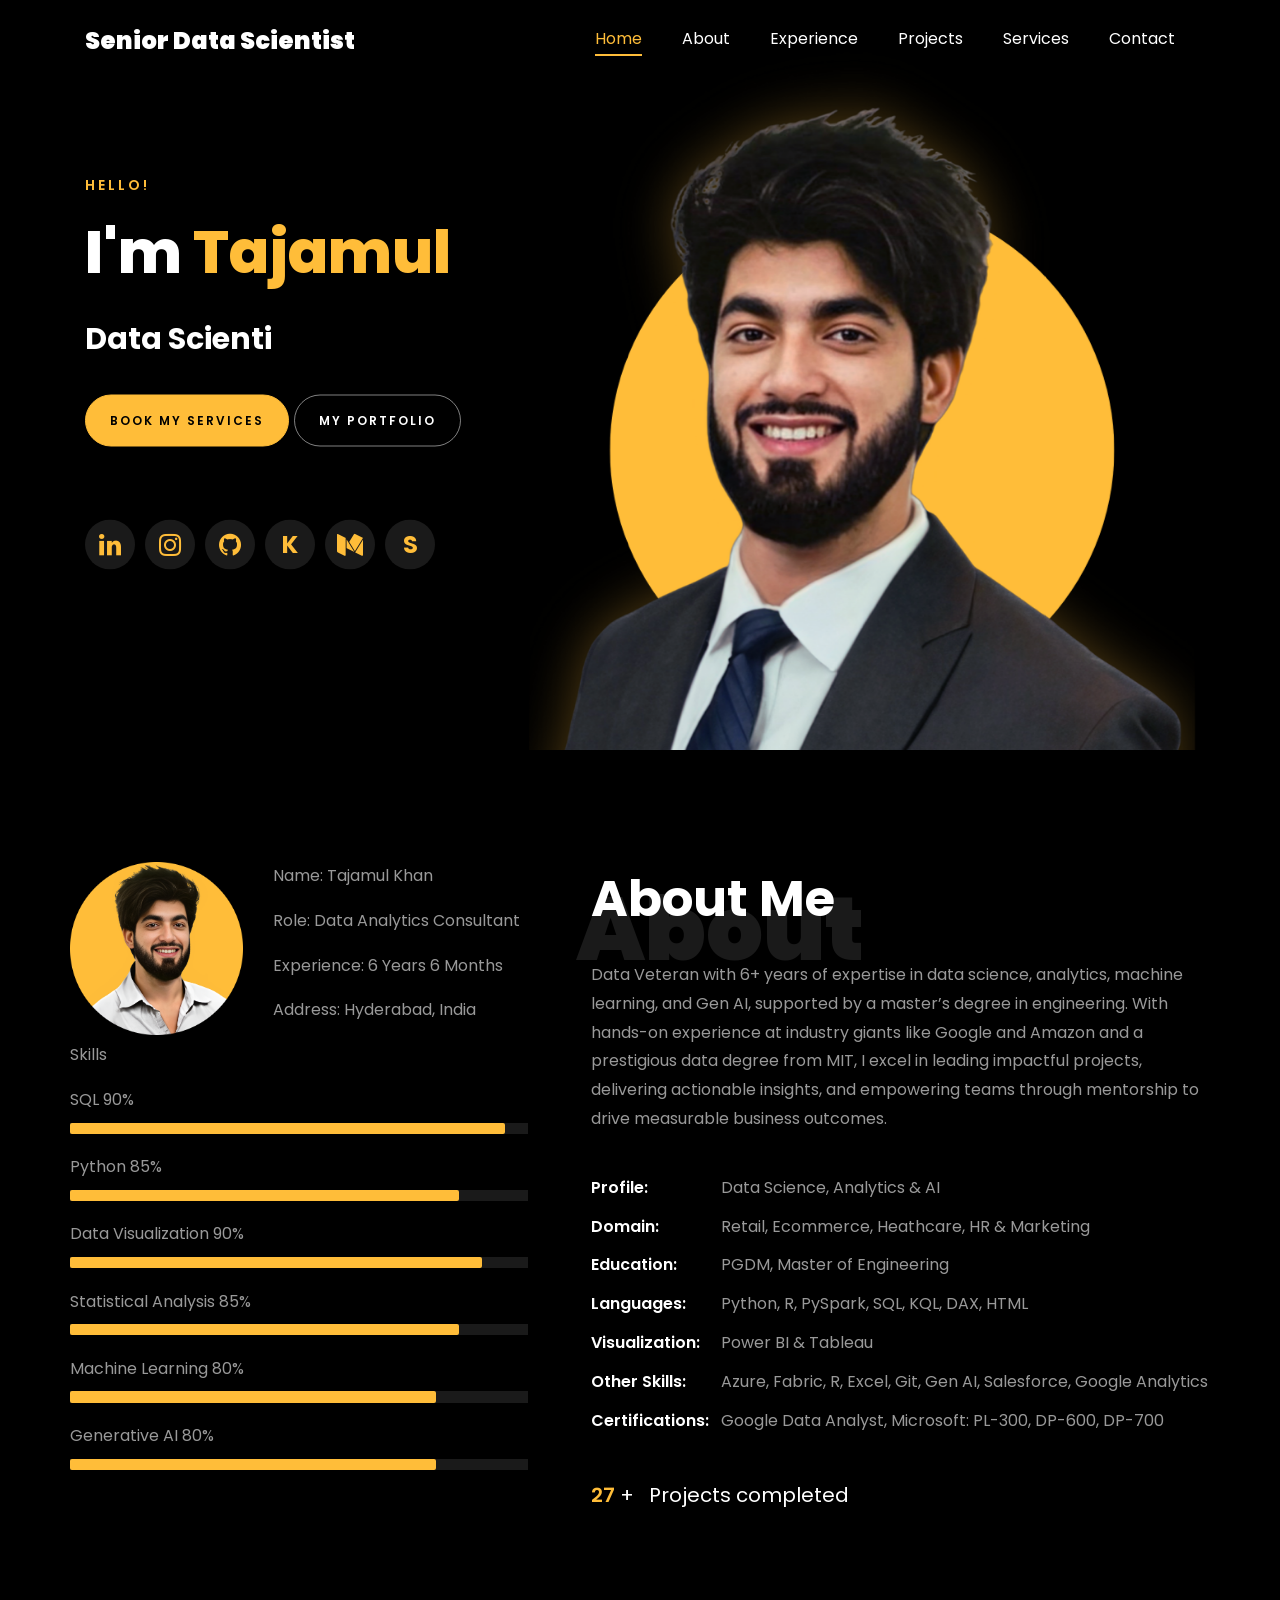
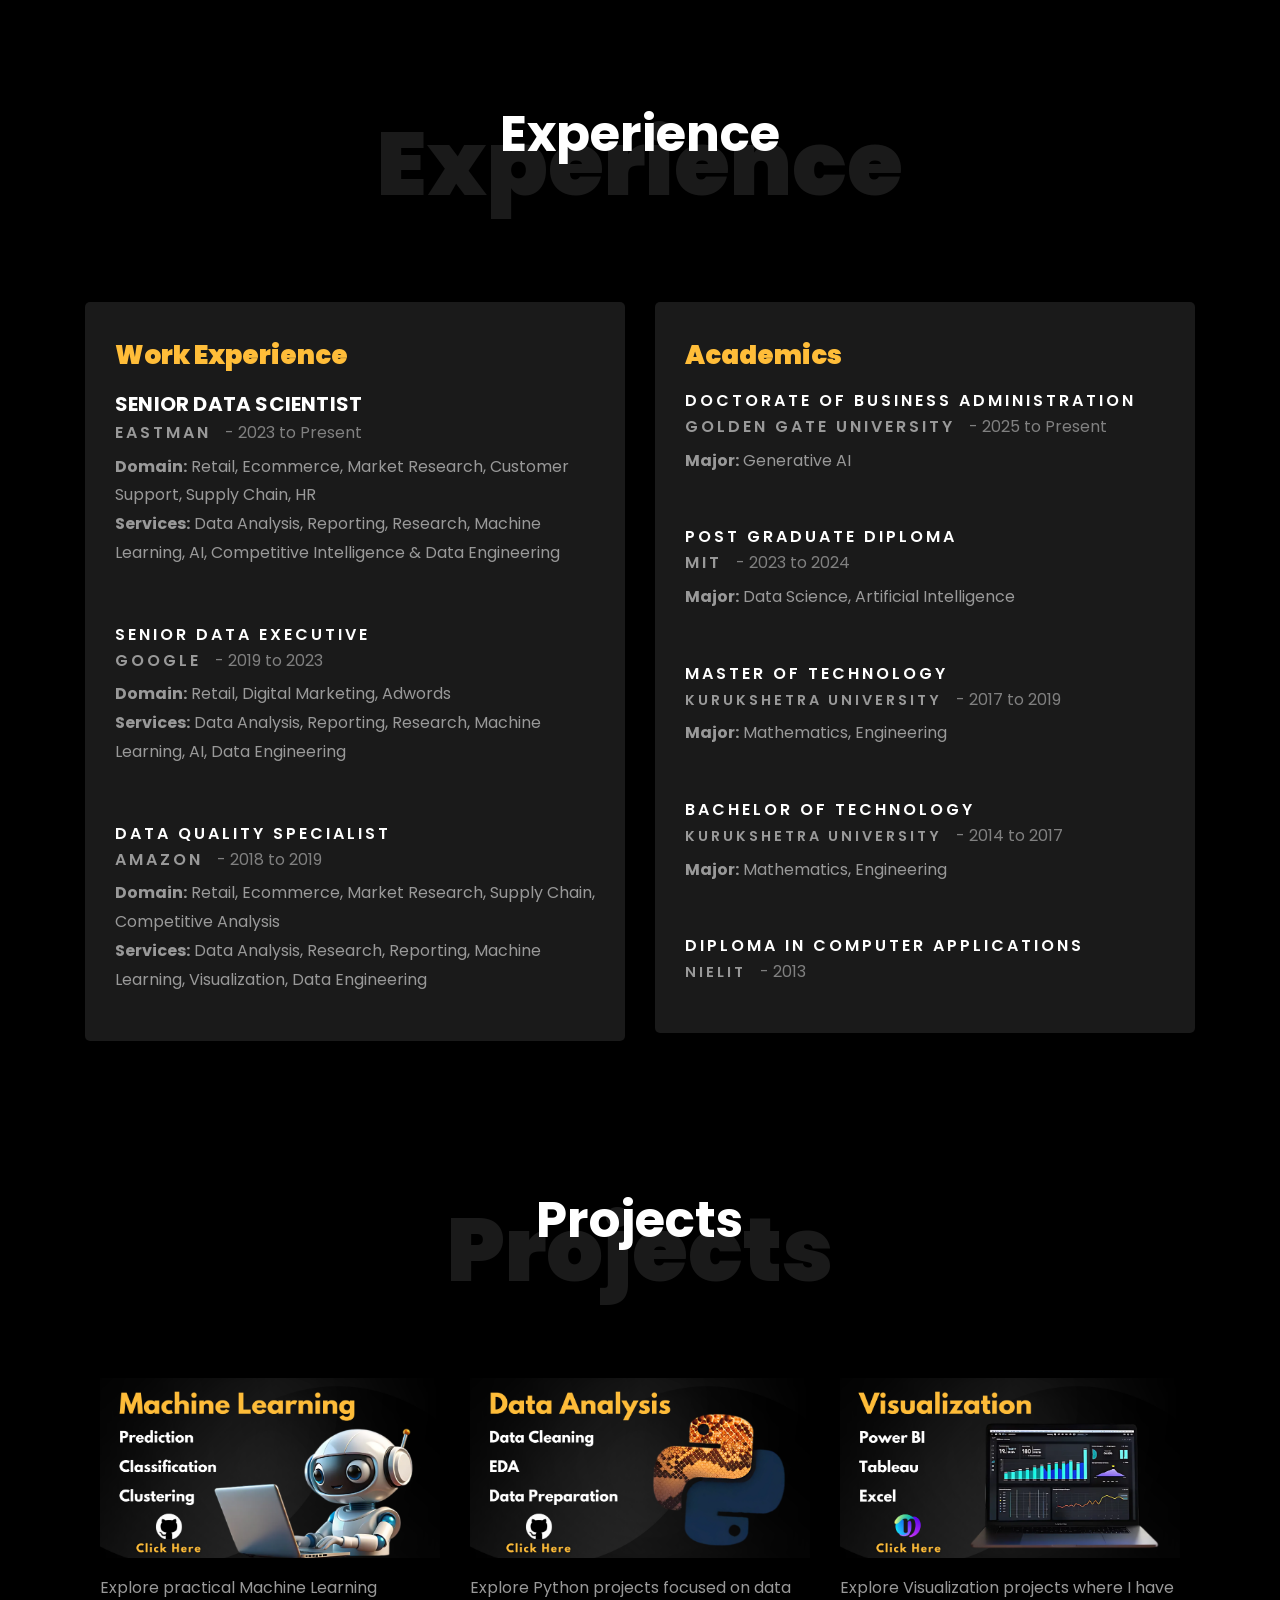
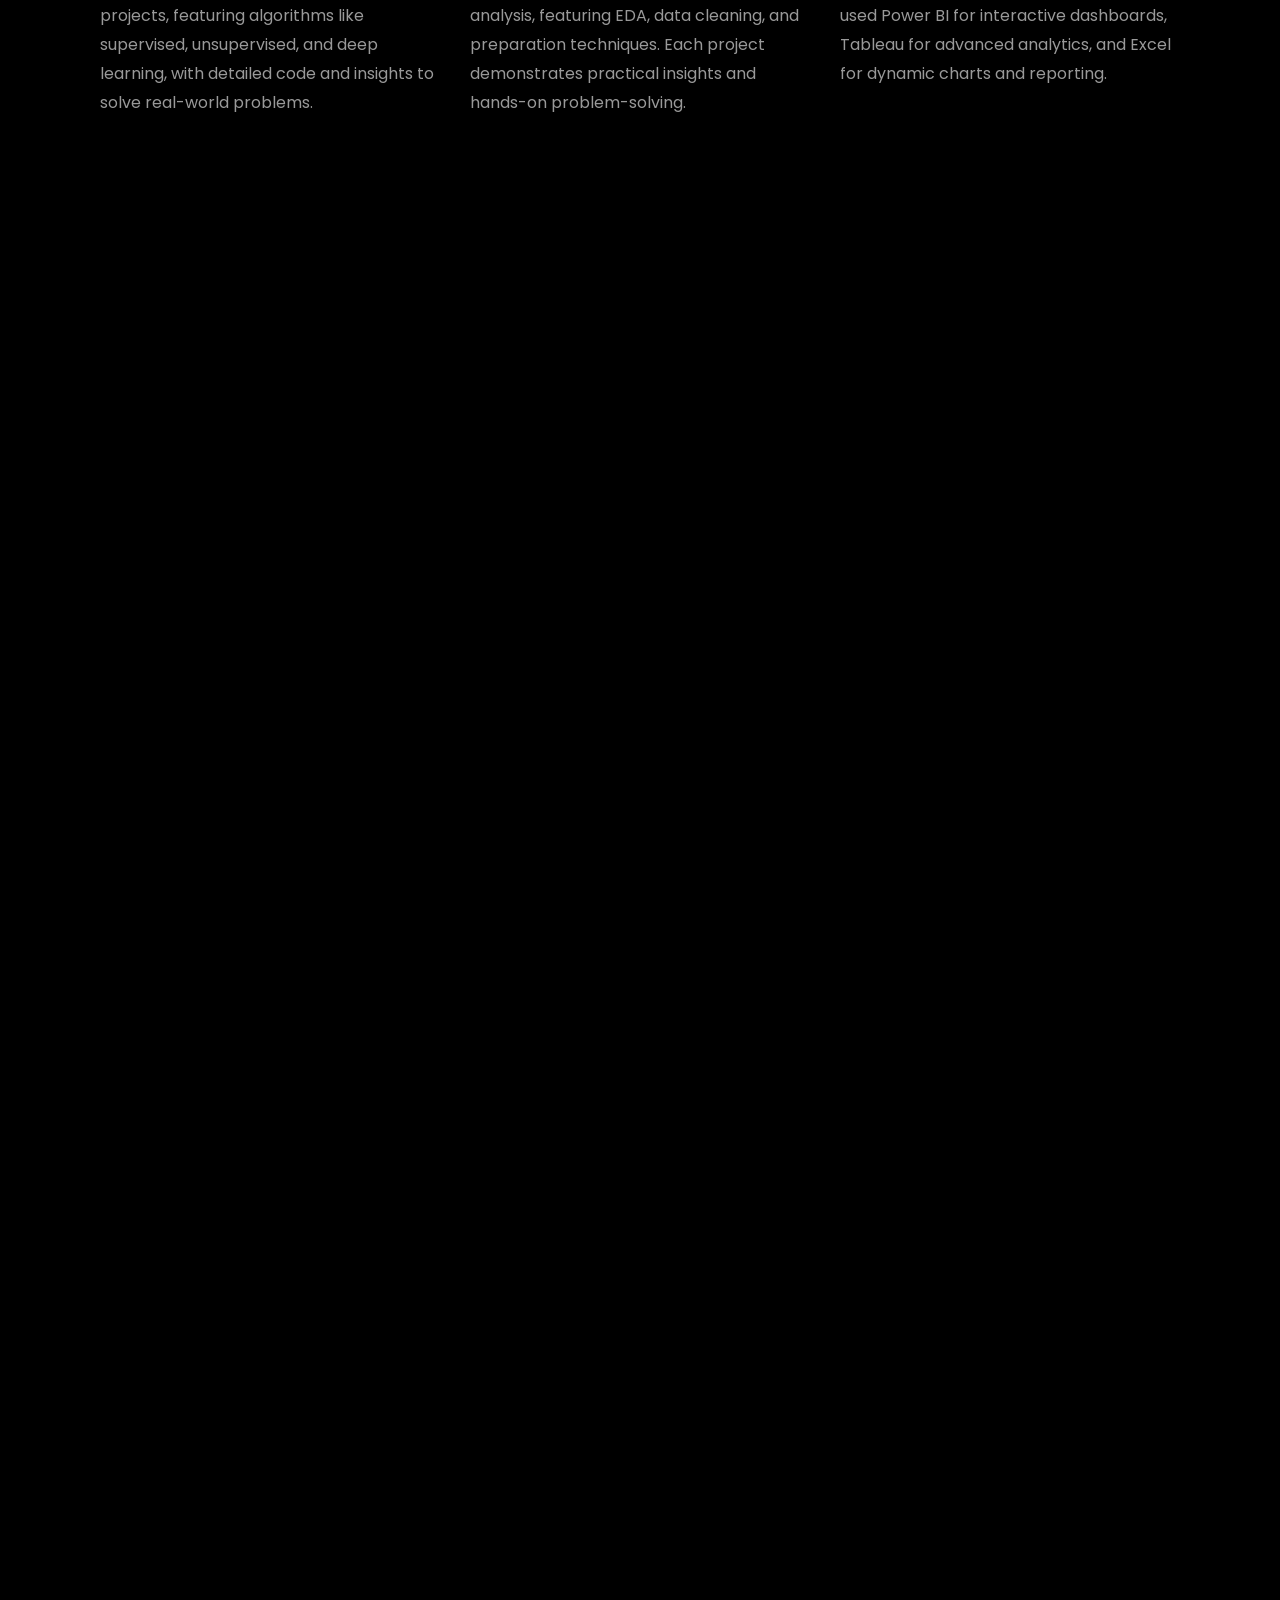
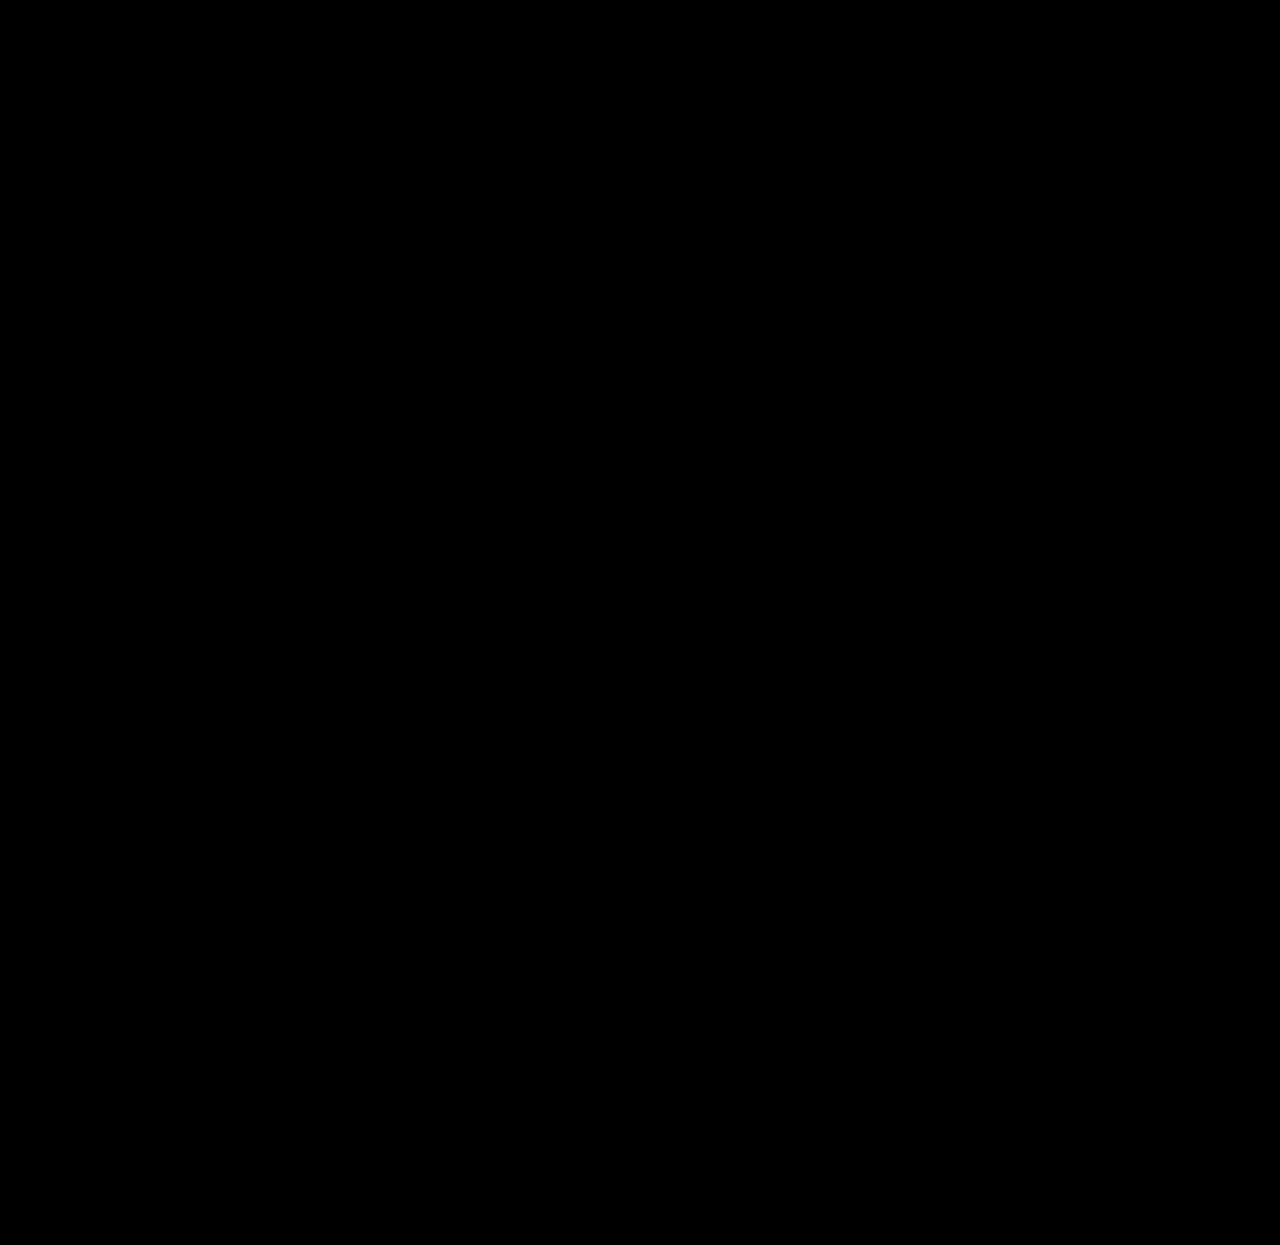
==== abc.html @ bdfccef8 "add" ====
<!DOCTYPE html>
<html lang="en">
  <head>
    <title>Tajamul Khan Portfolio</title>
    <meta charset="utf-8">
    <meta name="viewport" content="width=device-width, initial-scale=1, shrink-to-fit=no">
    
    <link href="https://fonts.googleapis.com/css?family=Poppins:100,200,300,400,500,600,700,800,900" rel="stylesheet">

    <link rel="stylesheet" href="css/open-iconic-bootstrap.min.css">
    <link rel="stylesheet" href="css/animate.css">
    
    <link rel="stylesheet" href="css/owl.carousel.min.css">
    <link rel="stylesheet" href="css/owl.theme.default.min.css">
    <link rel="stylesheet" href="css/magnific-popup.css">

    <link rel="stylesheet" href="css/aos.css">

    <link rel="stylesheet" href="css/ionicons.min.css">
    
    <link rel="stylesheet" href="css/flaticon.css">
    <link rel="stylesheet" href="css/icomoon.css">
    <link rel="stylesheet" href="css/style.css">



<style>

/*======================================
//--//-->   ABOUT
======================================*/

.about-mf .box-shadow-full {
  padding-top: 4rem;
  padding-bottom: 4rem;
}

.about-mf .about-img {
  margin-bottom: 2rem;
}

.about-mf .about-img img {
  margin-left: 10px;
}


.skill-mf .progress {
  /* background-color: #cde1f8; */
  margin: .5rem 0 1.2rem 0;
  border-radius: 0;
  height: .7rem;
}

.skill-mf .progress .progress-bar {
  height: .7rem;
  background-color: #ffbd39;
}


/* Animation styles */
#typing-animation {
  position: relative;
  font-size: 30px;
  font-weight: bold;
  color: rgb(255, 255, 255);
  overflow: hidden;
  white-space: nowrap;
  animation: typing 3s steps(20, end) infinite;
}

#typing-animation:before {
  content: "";
  /* position: absolute; */
  top: 0;
  left: 0;
  width: 0;
  height: 100%;
  background-color: #ccc;
  animation: typing-cursor 0.5s ease-in-out infinite;
}

@keyframes typing {
  from {
    width: 0;
  }
  to {
    width: 100%;
  }
}

@keyframes typing-cursor {
  from {
    width: 5px;
  }
  to {
    width: 0;
  }
}


/* project image zoom effect */

.zoom-effect {
  overflow: hidden;
  transition: transform 0.3s ease-out;
}

.zoom-effect:hover {
  transform: scale(1.1);
}


</style>


  </head>
  <body data-spy="scroll" data-target=".site-navbar-target" data-offset="300">
	  
	  
    <nav class="navbar navbar-expand-lg navbar-dark ftco_navbar ftco-navbar-light site-navbar-target" id="ftco-navbar">
	    <div class="container">
	      <a class="navbar-brand" href="index.html">Senior Data Scientist</a>
	      <button class="navbar-toggler js-fh5co-nav-toggle fh5co-nav-toggle" type="button" data-toggle="collapse" data-target="#ftco-nav" aria-controls="ftco-nav" aria-expanded="false" aria-label="Toggle navigation">
	        <span class="oi oi-menu"></span> Menu
	      </button>

	      <div class="collapse navbar-collapse" id="ftco-nav">
	        <ul class="navbar-nav nav ml-auto">
	          <li class="nav-item"><a href="#home-section" class="nav-link"><span>Home</span></a></li>
	          <li class="nav-item"><a href="#about-section" class="nav-link"><span>About</span></a></li>
	          <li class="nav-item"><a href="#resume-section" class="nav-link"><span>Experience</span></a></li>
	          <li class="nav-item"><a href="#project-section" class="nav-link"><span>Projects</span></a></li>
			  <li class="nav-item"><a href="#service-section" class="nav-link"><span>Services</span></a></li>
	          <li class="nav-item"><a href="#contact-section" class="nav-link"><span>Contact</span></a></li>
	        </ul>
	      </div>
	    </div>
	  </nav>
	  <section id="home-section" class="hero">
		  <div class="home-slider  owl-carousel">
	       <div class="slider-item ">
	      	<div class="overlay"></div>
	         <div class="container">
	          <div class="row d-md-flex no-gutters slider-text align-items-end justify-content-end" data-scrollax-parent="true">
	          	<div class="one-third js-fullheight order-md-last img" style="background-image:url(images/bg_1.png);">
	          	 <div class="overlay"></div>
	          	</div>
		          <div class="one-forth d-flex  align-items-center ftco-animate" data-scrollax=" properties: { translateY: '70%' }">
		          	<div class="text">
		          		<span class="subheading">Hello!</span>
			            <h1 class="mb-4 mt-3">I'm <span>Tajamul</span></h1>

						<!-- Element to contain animated typing -->
						<span id="typing-animation"></span>

						<script>

						// Initialize the typing animation
						const typingAnimationElement = document.getElementById('typing-animation');

						// Create an array of typing text
						const typingTexts = [
						'Data Scientist  ',
						'ML Engineer  ',
						'AI Engineer  '
						];

						// Create a function to display the typing animation for a given text
						function playTypingAnimation(text) {
						// Loop through each character and add it to the element
						for (let i = 0; i < text.length; i++) {
							setTimeout(() => {
							typingAnimationElement.textContent += text[i];
							}, i * 200); // Increase the delay to slow down the typing animation
						}

						// Once the animation is complete, reset the text and start over
						setTimeout(() => {
							typingAnimationElement.textContent = '';
							playTypingAnimation(typingTexts[(typingTexts.indexOf(text) + 1) % typingTexts.length]);
						}, text.length * 200);
						}

						// Start the typing animation loop
						playTypingAnimation(typingTexts[0]);

						</script>

						<br>
						<br>
			            <!-- <h3>Advanced Data Scientist</h3> -->
						<!-- <h2 class="d-flex" style="margin-bottom: 0">With over 5 years of experience</h2> -->
						<!-- <br> -->
			            <p><a href="https://topmate.io/tajamulkhan" class="btn btn-primary py-3 px-4">Book my Services</a> 
							<a href="https://tajamul.dev.voyage" class="btn btn-white btn-outline-white py-3 px-4">My Portfolio</a></p>


							<div style="display: inline-block;">
								<br>
								<br>
								<ul class="ftco-footer-social list-unstyled d-flex justify-content-center align-items-center mb-0">
								<li class="ftco-animate"><a href="https://www.linkedin.com/in/tajamulkhann/"><span class="icon-linkedin"></span></a></li>
								<li class="ftco-animate"><a href="https://www.instagram.com/tajamulkhannn/"><span class="icon-instagram"></span></a></li>
								<li class="ftco-animate"><a href="https://github.com/tajamulkhann"><span class="icon-github"></span></a></li>
								<li class="ftco-animate"><a href="https://www.kaggle.com/tajamulkhan" title="Kaggle"><span style="font-weight:bold; font-size:1.5rem; color:#FFBD39;">K</span></a></li>
								<li class="ftco-animate"><a href="https://medium.com/@tajamulkhan"><span class="icon-medium"></span></a></li>
								<li class="ftco-animate"><a href="https://substack.com/@tajamulkhan" title="Substack"><span style="font-weight:bold; font-size:1.5rem; color:#FFBD39;">S</span></a></li>
									</a>
								   </li>
								</ul>
							</div>
						</div>	
		            </div>
		        </div>
	        </div>
	    </div>
	</div>
</div>

<!-- About Section Begins Here  -->

    <section class="ftco-about img ftco-section ftco-no-pb" id="about-section">
    	<div class="container">
			<div class="row">
				<div class="row d-flex align-items-stretch">
				<!-- <div class="row d-flex"> -->
					<div class="col-md-6 col-lg-5 d-flex">
						<div class="img-about img d-flex align-items-stretch">
							<div class="overlay">
								<div class="row">
									<div class="col-sm-6 col-md-5">
									  <div class="about-img">
										<img src="images/about-me.png" class="img-fluid rounded b-shadow-a" alt="">
									  </div>
									</div>
									<!-- Details next to profile image -->
									<div class="col-sm-6 col-md-7">
									  <div class="about-info">
										<p><span class="title-s">Name: </span> <span>Tajamul Khan</span></p>
										<p><span class="title-s">Role: </span> <span>Data Analytics Consultant</span></p>
										<p><span class="title-s">Experience: </span> <span>6 Years 6 Months</span></p>
										<p><span class="title-s">Address: </span> <span>Hyderabad, India</span></p>
									  </div>
									</div>
								  </div>

								<div class="skill-mf">
									<p class="title-s">Skills</p>
									<span>SQL</span> <span class="pull-right">90%</span>
									<div class="progress">
										<div class="progress-bar" role="progressbar" style="width: 95%;" aria-valuenow="95" aria-valuemin="0"
											aria-valuemax="100"></div>
									</div>
									
									<span>Python</span> <span class="pull-right">85%</span>
									<div class="progress">
										<div class="progress-bar" role="progressbar" style="width: 85%" aria-valuenow="85" aria-valuemin="0"
											aria-valuemax="100"></div>
									</div>
									
									<span>Data Visualization</span> <span class="pull-right">90%</span>
									<div class="progress">
										<div class="progress-bar" role="progressbar" style="width: 90%" aria-valuenow="90" aria-valuemin="0"
											aria-valuemax="100"></div>
									</div>
									
									<span>Statistical Analysis</span> <span class="pull-right">85%</span>
									<div class="progress">
										<div class="progress-bar" role="progressbar" style="width: 85%" aria-valuenow="85" aria-valuemin="0"
											aria-valuemax="100"></div>
									</div>
									
									<span>Machine Learning</span> <span class="pull-right">80%</span>
									<div class="progress">
										<div class="progress-bar" role="progressbar" style="width: 80%" aria-valuenow="80" aria-valuemin="0"
											aria-valuemax="100"></div>
									</div>

									<span>Generative AI</span> <span class="pull-right">80%</span>
									<div class="progress">
										<div class="progress-bar" role="progressbar" style="width: 80%" aria-valuenow="70" aria-valuemin="0"
											aria-valuemax="100"></div>
									</div>
								</div>
							</div>
						</div>
					</div>
					
					<div class="col-md-6 col-lg-7 pl-lg-5 pb-5">
						<div class="row justify-content-start pb-3">
							<div class="col-md-12 heading-section ftco-animate">
								
								<h1 class="big">About</h1>
								<h2 class="mb-4">About Me</h2>
								
								<p>Data Veteran with 6+ years of expertise in data science, analytics, machine learning, and Gen AI, supported by a master’s degree in engineering. 
									With hands-on experience at industry giants like Google and Amazon and a prestigious data degree from MIT, I excel in leading impactful projects, delivering actionable insights, 
									and empowering teams through mentorship to drive measurable business outcomes.</p>
								<ul class="about-info mt-4 px-md-0 px-2">
									<li class="d-flex"><span>Profile:</span> <span>Data Science, Analytics &amp; AI</span></li>
									<li class="d-flex"><span>Domain:</span> <span>Retail, Ecommerce, Heathcare, HR &amp; Marketing</span></li>
									<li class="d-flex"><span>Education:</span> <span>PGDM, Master of Engineering</span></li>
									<li class="d-flex"><span>Languages:</span> <span>Python, R, PySpark, SQL, KQL, DAX, HTML</span></li>
									<li class="d-flex"><span>Visualization:</span> <span>Power BI &amp; Tableau</span></li>
									<li class="d-flex"><span>Other Skills:</span> <span>Azure, Fabric, R, Excel, Git, Gen AI, Salesforce, Google Analytics</span></li>
									<li class="d-flex"><span>Certifications:</span> <span>Google Data Analyst, Microsoft: PL-300, DP-600, DP-700</span></li>		
								</ul>
							</div>
						</div>
						<div class="counter-wrap ftco-animate d-flex mt-md-3">
							<div class="text">
								<p class="mb-4">
									<span class="number" data-number="100">0</span> <span>+</span>
									<span>&nbsp; Projects completed</span>
								</p>
								</div>
							</div>
						</div>
					</div>

<!-- Work Experience Section Begins Here  -->
	<section class="ftco-section ftco-no-pb" id="resume-section">
		<div class="container">
			<div class="row justify-content-center pb-5">
		  <div class="col-md-10 heading-section text-center ftco-animate">
			<h1 class="big big-2">Experience</h1>
			<h2 class="mb-4">Experience</h2>
			<!-- <p>Seasoned Senior Data Analyst with 5+ years of experience driving business strategies through data-driven insights. Proven expertise in data science, statistical analysis, machine learning algorithms, and project management.</p> -->
		  </div>
		</div>
		<br>
		<br>

        <!-- Content Section -->
        <div class="row">
            <!-- Work Experience Column -->
            <div class="col-md-6">
                <div class="resume-wrap ftco-animate">
                    <span class="date">Work Experience</span>
                    
                    <!-- Current Experience -->
                    <div style="margin-top: 10px;">
                        <h3 class="position" style="font-size: 1.25em; margin: 0; font-weight: 700; letter-spacing: 0.2px;">Senior Data Scientist</h3>
                        <span class="position" style="font-size: 1em;">Eastman</span>
						<span style="font-size: 1em; color: grey; margin-left: 10px;">- 2023 to Present</span>
                        <p style="margin-top: 5px;">
                            <strong>Domain:</strong> Retail, Ecommerce, Market Research, Customer Support, Supply Chain, HR<br>
                            <strong>Services:</strong> Data Analysis, Reporting, Research, Machine Learning, AI, Competitive Intelligence & Data Engineering
                        </p>
                    </div>
                    <br>

                    <!-- Second Last Experience -->
                    <div style="margin-top: 10px;">
                        <h3 class="position" style="font-size: 1em; margin: 0;">Senior Data Executive</h3>
						<span class="position" style="font-size: 1em;">Google</span>
                        <span style="font-size: 1em; color: grey; margin-left: 10px;">- 2019 to 2023</span>
                        <p style="margin-top: 5px;">
                            <strong>Domain:</strong> Retail, Digital Marketing, Adwords<br>
                            <strong>Services:</strong> Data Analysis, Reporting, Research, Machine Learning, AI, Data Engineering
                        </p>
                    </div>
                    <br>

                    <!-- Last Experience -->
                    <div style="margin-top: 10px;">
                        <h3 class="position" style="font-size: 1em; margin: 0;">Data Quality Specialist</h3>
                        <span class="position" style="font-size: 1em;">Amazon</span>
						<span style="font-size: 1em; color: grey; margin-left: 10px;">- 2018 to 2019</span>
                        <p style="margin-top: 5px;">
                            <strong>Domain:</strong> Retail, Ecommerce, Market Research, Supply Chain, Competitive Analysis<br>
                            <strong>Services:</strong> Data Analysis, Research, Reporting, Machine Learning, Visualization, Data Engineering
                        </p>
                    </div>
                </div>
            </div>

            <!-- Education Column -->
            <div class="col-md-6">
                <div class="resume-wrap ftco-animate">
                    <span class="date">Academics</span>

                    <!-- Recent Education -->
					 <div style="margin-top: 10px;">
                        <h3 class="position" style="font-size: 1em; margin: 0;">Doctorate of Business Administration</h3>
                        <span class="position" style="font-size: 1em;">Golden Gate University</span>
						<span style="font-size: 1em; color: grey; margin-left: 10px;">- 2025 to Present</span>
                        <br>
						<p style="margin-top: 5px;">
                            <strong>Major:</strong> Generative AI
                        </p>
					</div>
                    <br>
                    <div style="margin-top: 5px;">
                        <h3 class="position" style="font-size: 1em; margin: 0;">Post Graduate Diploma</h3>
                        <span class="position" style="font-size: 1em;">MIT</span>
						<span style="font-size: 1em; color: grey; margin-left: 10px;">- 2023 to 2024</span>
                        <br>
                        
                        <p style="margin-top: 5px;">
                            <strong>Major:</strong> Data Science, Artificial Intelligence
                        </p>
                    </div>
                    <br>

                    <!-- Second Education -->
                    <div style="margin-top: 5px;">
                        <h3 class="position" style="font-size: 1em; margin: 0;">Master of Technology</h3>
						<span class="position" style="font-size: 0.9em;">Kurukshetra University</span>
                        <span style="font-size: 1em; color: grey; margin-left: 10px;">- 2017 to 2019</span>
						
                        <p style="margin-top: 5px;">
                            <strong>Major:</strong> Mathematics, Engineering
                        </p>
                    </div>
                    <br>

                    <!-- Third Education -->
                    <div style="margin-top: 5px;">
                        <h3 class="position" style="font-size: 1em; margin: 0;">Bachelor of Technology</h3>
						<span class="position" style="font-size: 0.9em;">Kurukshetra University</span>
                        <span style="font-size: 1em; color: grey; margin-left: 10px;">- 2014 to 2017</span>
                        <br>

                        <p style="margin-top: 5px;">
                            <strong>Major:</strong> Mathematics, Engineering
                        </p>
                    </div>
                    <br>

                    <!-- Fourth Education -->
                    <div style="margin-top: 5px;">
                        <h3 class="position" style="font-size: 1em; margin: 0;">Diploma in Computer Applications</h3>
						<span class="position" style="font-size: 0.9em;">NIELIT</span>
                        <span style="font-size: 1em; color: grey; margin-left: 10px;">- 2013</span>
                        </p>
                    </div>
                </div>
            </div>
        </div>

    <!-- Projects Section -->
    <section class="ftco-section" id="project-section">
      <div class="container">
        <div class="row justify-content-center mb-5 pb-5">
          <div class="col-md-7 heading-section text-center ftco-animate">
            <h1 class="big big-2">Projects</h1>
            <h2 class="mb-4">Projects</h2>
          </div>
        </div>
        <div class="row d-flex">
          <div class="col-md-4 d-flex ftco-animate">
          	<div class="blog-entry justify-content-end">
              <a href="https://github.com/tajamulk/Machine-Learning-Projects" class="block-20 zoom-effect" style="background-image: url('images/proj_1.png');">
              </a>
              <div class="text mt-3 float-right d-block">
                <p>Explore practical Machine Learning projects, featuring algorithms like supervised, unsupervised, and deep learning, with detailed code and insights to solve real-world problems.</p>
              </div>
            </div>
          </div>
          <div class="col-md-4 d-flex ftco-animate">
          	<div class="blog-entry justify-content-end">
              <a href="https://github.com/tajamulk/EDA-Using-Python" class="block-20 zoom-effect" style="background-image: url('images/proj_2.png');">
              </a>
              <div class="text mt-3 float-right d-block">
                <p>Explore Python projects focused on data analysis, featuring EDA, data cleaning, and preparation techniques. Each project demonstrates practical insights and hands-on problem-solving.</p>
              </div>
            </div>
          </div>
          <div class="col-md-4 d-flex ftco-animate">
          	<div class="blog-entry">
              <a href="https://www.novypro.com/profile_about/tajamulkhan" class="block-20 zoom-effect" style="background-image: url('images/proj_3.png');">
              </a>
              <div class="text mt-3 float-right d-block">
                <p>Explore Visualization projects where I have used Power BI for interactive dashboards, Tableau for advanced analytics, and Excel for dynamic charts and reporting.</p>
              </div>
            </div>
          </div>
        </div>
	<br>
		<!-- added justify-content-center to center align the last two projects -->
		<div class="row d-flex justify-content-center">  
			<div class="col-md-4 d-flex ftco-animate">
				<div class="blog-entry justify-content-end">
				<a href="https://github.com/tajamulk/Generative-AI" class="block-20 zoom-effect" style="background-image: url('images/proj_4.png');">
				</a>
				<div class="text mt-3 float-right d-block">
				  <p>Explore Generative AI projects where I have implemented Retrieval-Augmented Generation (RAG), Text-Based Generative Models (TBGM), and Hierarchical Generative Models (HGM) to create innovative AI-driven solutions.</p>
				</div>
			  </div>
			</div>
			<div class="col-md-4 d-flex ftco-animate">
				<div class="blog-entry justify-content-end">
				<a href="https://github.com/tajamulk/Statistical-Analysis-Using-Python" class="block-20 zoom-effect" style="background-image: url('images/proj_5.png');">
				</a>
				<div class="text mt-3 float-right d-block">
				  <p>Explore Statistical analysis projects where I have used descriptive statistics, inferential methods, hypothesis testing, and A/B testing to drive data-driven decisions and optimize outcomes.</p>
				</div>
			  </div>
			</div>
			<div class="col-md-4 d-flex ftco-animate">
				<div class="blog-entry justify-content-end">
				<a href="https://github.com/tajamulk/Time-Series-Analysis-Using-Python" class="block-20 zoom-effect" style="background-image: url('images/proj_6.png');">
				</a>
				<div class="text mt-3 float-right d-block">
				  <p>Explore Time Series analysis projects where I have applied techniques like forecasting, trend analysis, and seasonal decomposition to analyze and predict patterns in time-dependent data.</p>
				</div>
			  </div>
			</div>
	  	</div>

	 <!-- Service Section -->
	 <section class="ftco-section" id="service-section">
		<div class="container">
		  <div class="row justify-content-center mb-5 pb-5">
			<div class="col-md-7 heading-section text-center ftco-animate">
			  <h1 class="big big-2">Services</h1>
			  <h2 class="mb-4">Services</h2>
			</div>
		  </div>
		  <div class="row d-flex">
			<div class="col-md-4 d-flex ftco-animate">
				<div class="blog-entry justify-content-end">
				<a href="https://www.preplaced.in/profile/tajamul-khan-21" class="block-20 zoom-effect" style="background-image: url('images/proj_7.png');">
				</a>
				<div class="text mt-3 float-right d-block">
				  <p>As a star mentor on Preplaced, I guide aspiring data professionals through interview preparation, skill development, and real-world problem-solving, helping them excel in data science and analytics careers.</p>
				</div>
			  </div>
			</div>
			<div class="col-md-4 d-flex ftco-animate">
				<div class="blog-entry justify-content-end">
				<a href="https://topmate.io/tajamulkhan" class="block-20 zoom-effect" style="background-image: url('images/proj_8.png');">
				</a>
				<div class="text mt-3 float-right d-block">
				  <p>As a top 1% mentor on Topmate, I offer personalized roadmaps, doubt sessions, mock interviews, and career guidance to help professionals advance in their data science and analytics careers.</p>
				</div>
			  </div>
			</div>
			<div class="col-md-4 d-flex ftco-animate">
				<div class="blog-entry">
				<a href="https://whatsapp.com/channel/0029VaYs05jJkK7JKCesw42f" class="block-20 zoom-effect" style="background-image: url('images/proj_9.png');">
				</a>
				<div class="text mt-3 float-right d-block">
				  <p>Explore my data science eBooks, where I have authored comprehensive guides on Machine Learning, Excel, Power BI, Python, SQL, and Statistics to enhance your skills and advance your career.</p>
				</div>
			  </div>
			</div>
		  </div>
	  <br>
		  <!-- added justify-content-center to center align the last two projects -->
		  <div class="row d-flex justify-content-center">  
			  <div class="col-md-4 d-flex ftco-animate">
				  <div class="blog-entry justify-content-end">
				  <a href="https://medium.com/@tajamulkhan" class="block-20 zoom-effect" style="background-image: url('images/proj_10.png');">
				  </a>
				  <div class="text mt-3 float-right d-block">
					<p>Check out my data science blogs, where I share job hunting tips, interview materials, industry projects, career roadmaps, and valuable resources to help you succeed in the field.</p>
				  </div>
				</div>
			  </div>
			  <div class="col-md-4 d-flex ftco-animate">
				  <div class="blog-entry justify-content-end">
				  <a href="https://www.youtube.com/" class="block-20 zoom-effect" style="background-image: url('images/proj_11.png');">
				  </a>
				  <div class="text mt-3 float-right d-block">
					<p>Visit my YouTube channel for free access to trending projects, courses, resources, job opportunities, and expert career guidance, along with interview tips and tricks to help you succeed in data science.</p>
				  </div>
				</div>
			  </div>
			  <div class="col-md-4 d-flex ftco-animate">
				  <div class="blog-entry justify-content-end">
				  <a href="https://substack.com/@tajamulkhan" class="block-20 zoom-effect" style="background-image: url('images/proj_12.png');">
				  </a>
				  <div class="text mt-3 float-right d-block">
					<p>Subscribe to my newsletter for career and job updates, in-depth data science concepts, project ideas, and curated learning resources to stay ahead in the field.</p>
				  </div>
				</div>
			  </div>
		   </div>
		</div>

<section class="ftco-section contact-section ftco-no-pb" id="contact-section">
  <div class="container">
    <div class="row justify-content-center mb-5 pb-3">
      <div class="col-md-7 heading-section text-center ftco-animate">
        <h1 class="big big-2">Contact</h1>
        <h2 class="mb-4">Contact</h2>
      </div>
    </div>

    <div class="row d-flex contact-info mb-5">
      <!-- Phone -->
      <div class="col-md-6 col-lg-3 d-flex ftco-animate">
        <div class="align-self-stretch box p-4 text-center">
          <div class="icon d-flex align-items-center justify-content-center">
            <span class="icon-phone2"></span>
          </div>
          <h3 class="mb-4">Phone</h3>
          <p><a href="tel://7006542939">+91 7006542939</a></p>
        </div>
      </div>

      <!-- Email -->
      <div class="col-md-6 col-lg-3 d-flex ftco-animate">
        <div class="align-self-stretch box p-4 text-center">
          <div class="icon d-flex align-items-center justify-content-center">
            <span class="icon-paper-plane"></span>
          </div>
          <h3 class="mb-4">Email</h3>
          <p><a href="mailto:tajamulk@gmail.com">tajamulk@gmail.com</a></p>
        </div>
      </div>

      <!-- Portfolio -->
      <div class="col-md-6 col-lg-3 d-flex ftco-animate">
        <div class="align-self-stretch box p-4 text-center">
          <div class="icon d-flex align-items-center justify-content-center">
            <span class="icon-briefcase"></span>
          </div>
          <h3 class="mb-4">Portfolio</h3>
          <p><a href="https://tajamul.dev.voyage" target="_blank">Check Here</a></p>
        </div>
      </div>

      <!-- Resume -->
      <div class="col-md-6 col-lg-3 d-flex ftco-animate">
        <div class="align-self-stretch box p-4 text-center">
          <div class="icon d-flex align-items-center justify-content-center">
            <span class="icon-file"></span>
          </div>
          <h3 class="mb-4">Resume</h3>
          <p><a href="https://drive.google.com/file/d/1CN_M86oJwgODu5YxNR73zwL_hIEdirHn/view?usp=drive_link" target="_blank">Download Here</a></p>
        </div>
      </div>
    </div>
  </div>
</section>

		  <div class="container">
			<br>
			<div class="row justify-content-center">
				<div class="col-md-7 ftco-animate text-center">
					<h3>
						<div>Have a <span>Question?</span></div>
						<br>
						<div><a href="https://topmate.io/tajamulkhan/672956/" class="btn btn-primary py-3 px-5">Click Here</a></div>
					</h3>
				</div>
			</div>
				<br>
					<ul class="ftco-footer-social list-unstyled d-flex justify-content-center align-items-center mb-0">
					  <li class="ftco-animate normal-txt">Find me on  </li>
					  <li class="ftco-animate"><a href="https://www.linkedin.com/in/tajamulkhann/"><span class="icon-linkedin"></span></a></li>
					  <li class="ftco-animate"><a href="https://www.instagram.com/tajamulkhannn/"><span class="icon-instagram"></span></a></li>
					  <li class="ftco-animate"><a href="https://github.com/tajamulkhann"><span class="icon-github"></span></a></li>
					  <li class="ftco-animate"><a href="https://www.kaggle.com/tajamulkhan" title="Kaggle"><span style="font-weight:bold; font-size:1.5rem; color:#FFBD39;">K</span></a></li>
					  <li class="ftco-animate"><a href="https://medium.com/@tajamulkhan"><span class="icon-medium"></span></a></li>
					  <li class="ftco-animate"><a href="https://substack.com/@tajamulkhan" title="Substack"><span style="font-weight:bold; font-size:1.5rem; color:#FFBD39;">S</span></a></li>
					  <li class="ftco-animate"><a href="https://www.youtube.com/"><span class="icon-youtube"></span></a></li> 
				</ul>
		   </div>
   </div>

  <!-- loader -->
  <div id="ftco-loader" class="show fullscreen"><svg class="circular" width="48px" height="48px"><circle class="path-bg" cx="24" cy="24" r="22" fill="none" stroke-width="4" stroke="#eeeeee"/><circle class="path" cx="24" cy="24" r="22" fill="none" stroke-width="4" stroke-miterlimit="10" stroke="#F96D00"/></svg></div>

  <script src="js/jquery.min.js"></script>
  <script src="js/jquery-migrate-3.0.1.min.js"></script>
  <script src="js/popper.min.js"></script>
  <script src="js/bootstrap.min.js"></script>
  <script src="js/jquery.easing.1.3.js"></script>
  <script src="js/jquery.waypoints.min.js"></script>
  <script src="js/jquery.stellar.min.js"></script>
  <script src="js/owl.carousel.min.js"></script>
  <script src="js/jquery.magnific-popup.min.js"></script>
  <script src="js/aos.js"></script>
  <script src="js/jquery.animateNumber.min.js"></script>
  <script src="js/scrollax.min.js"></script>
  
  <script src="js/main.js"></script>
    
  </body>
</html>
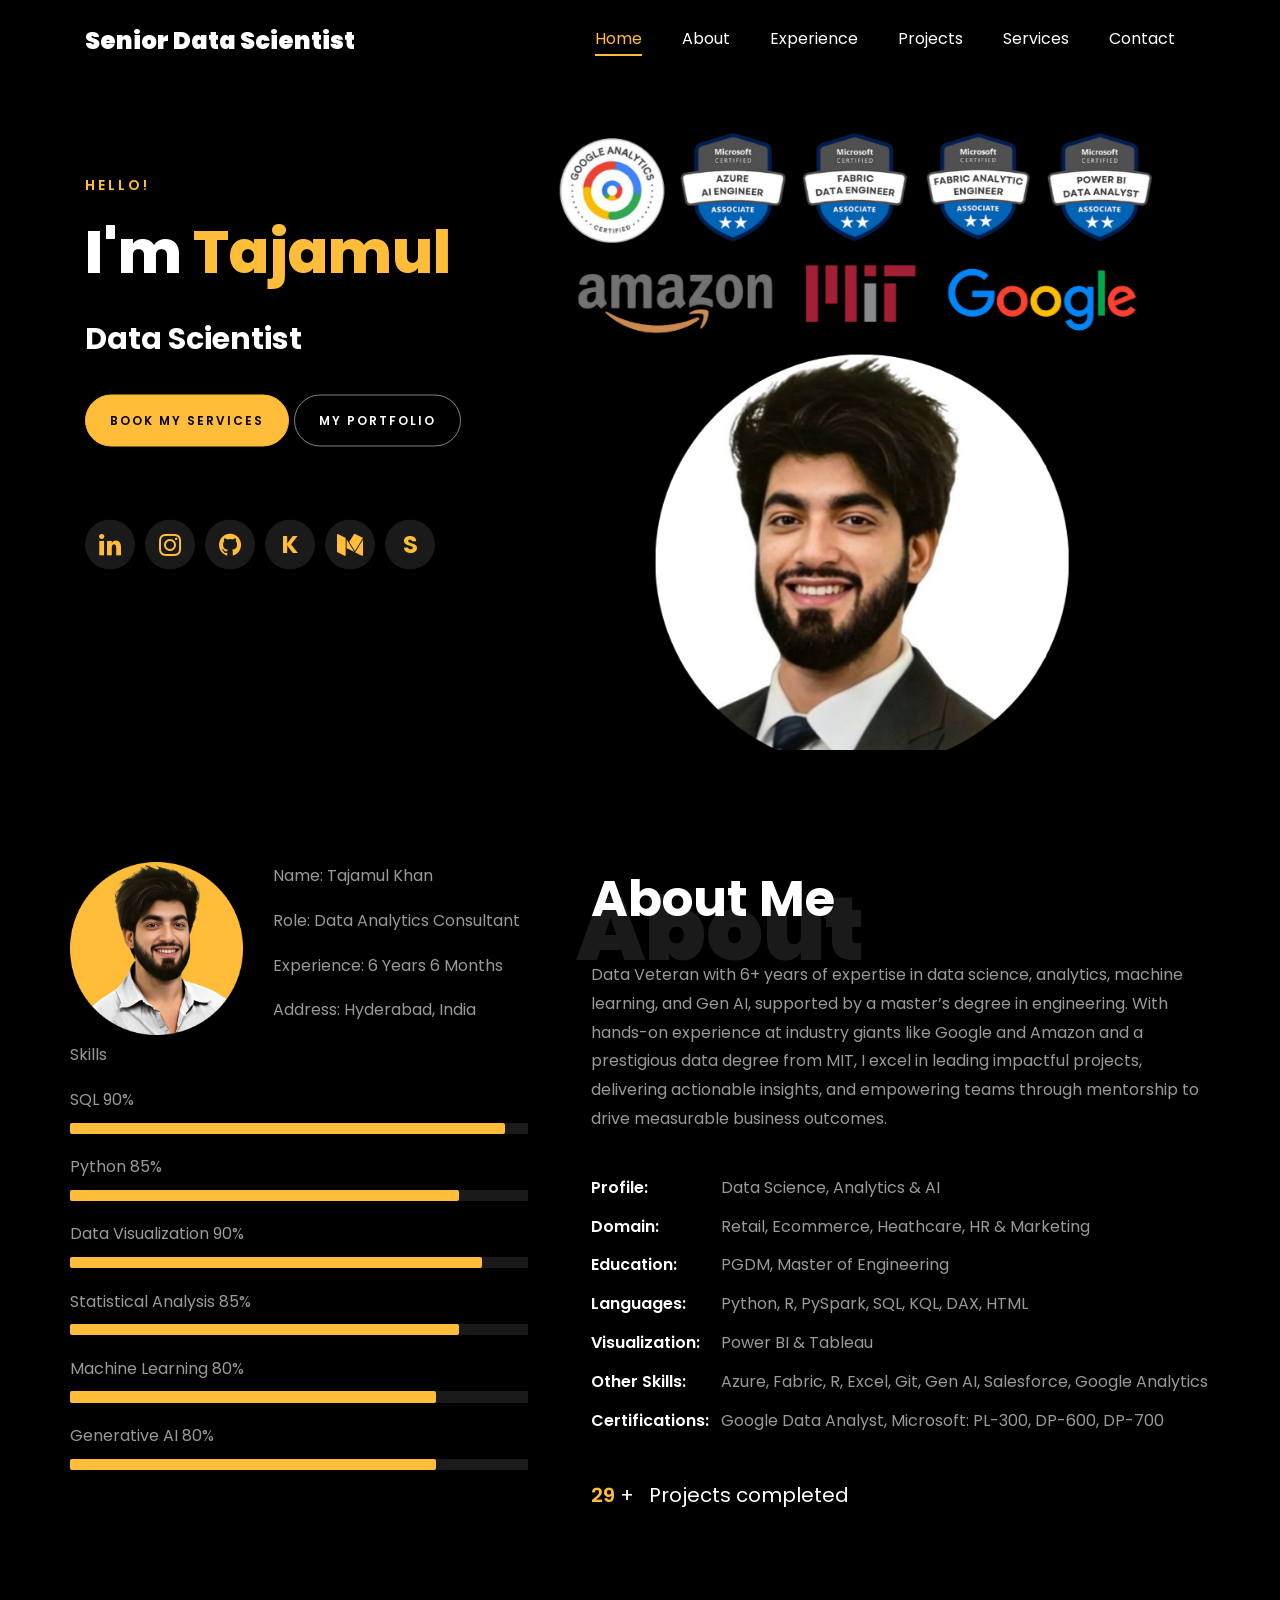
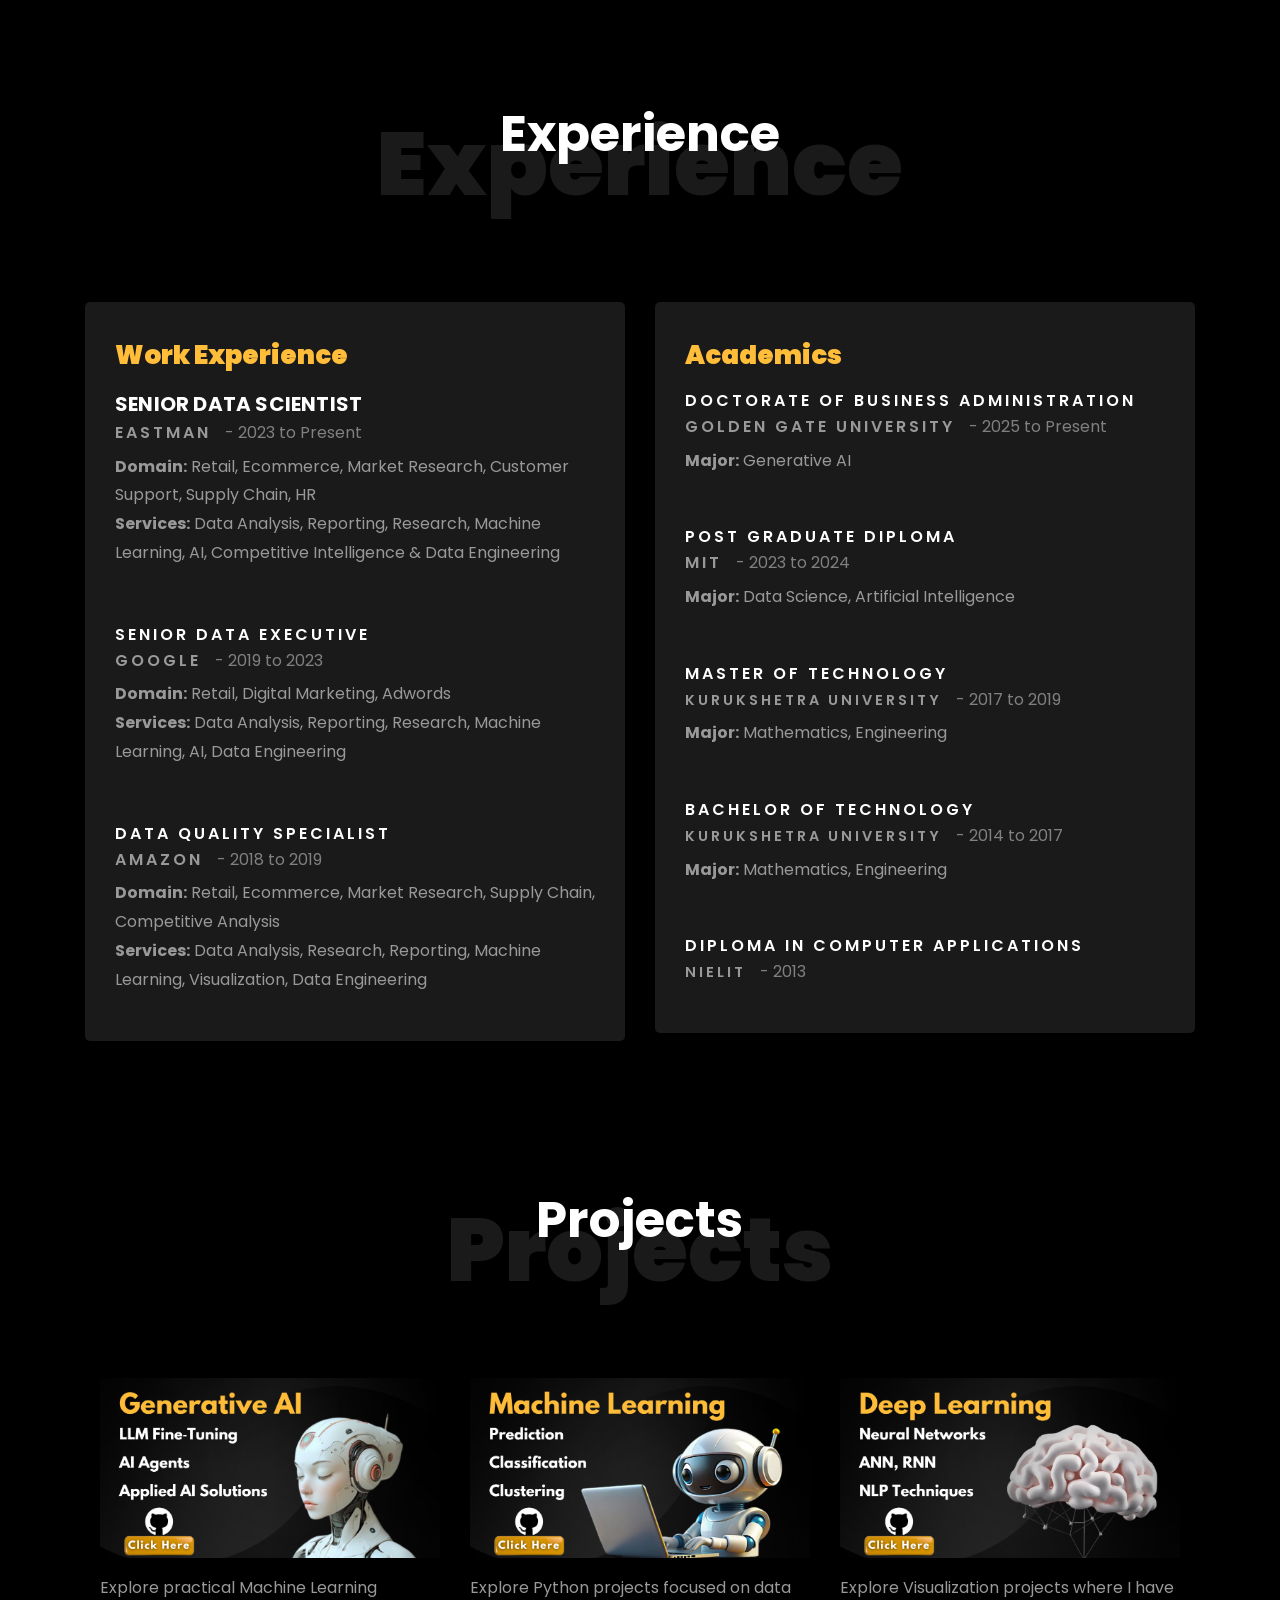
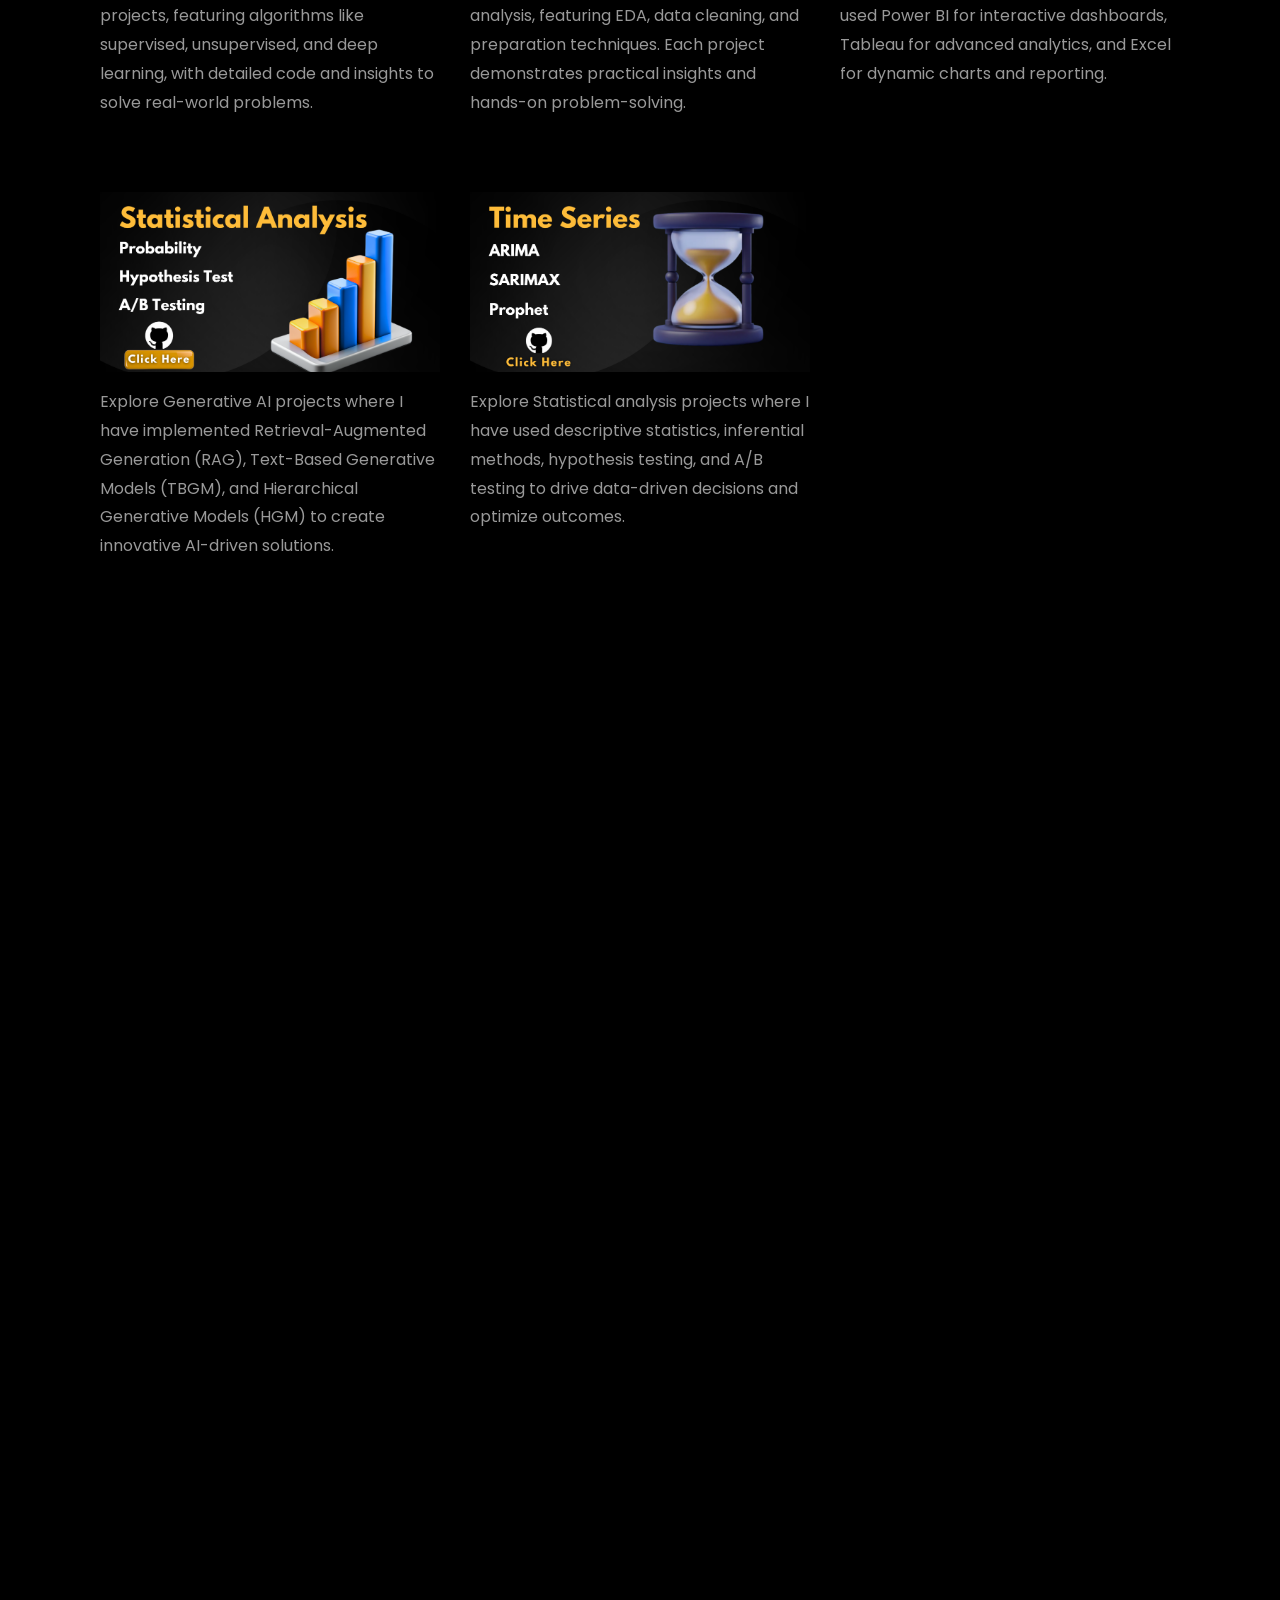
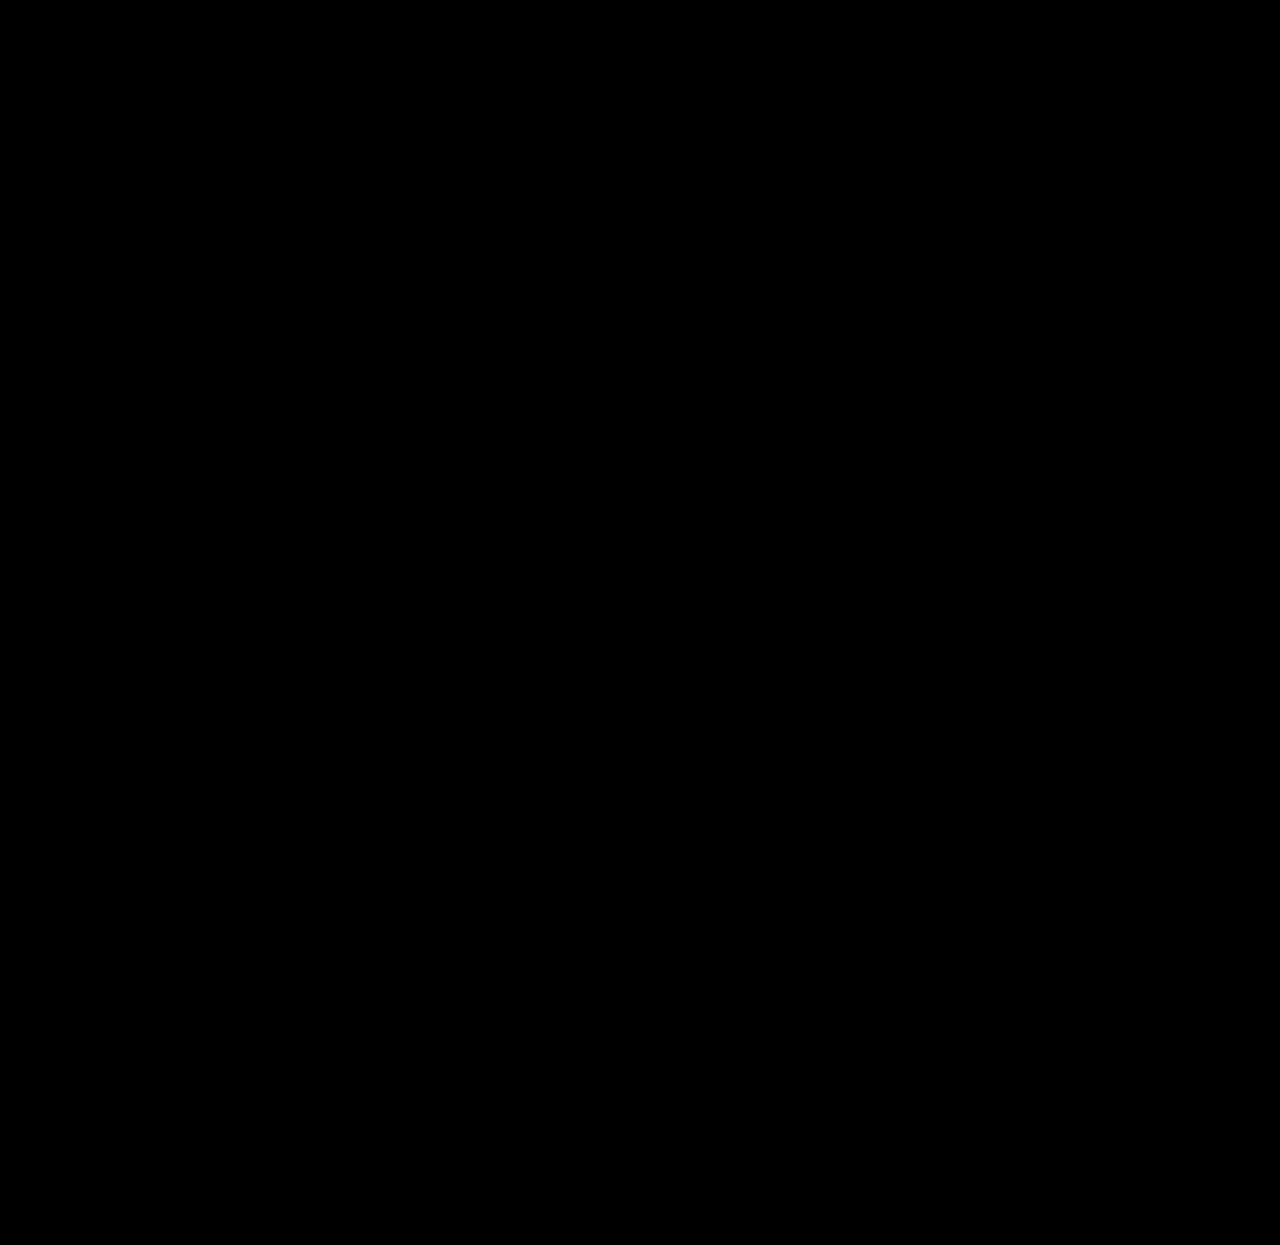
==== commit 312cbccb: "Expand portfolio skills badges and social links" ====
--- a/abc.html
+++ b/abc.html
@@ -200,7 +200,7 @@
 								<br>
 								<ul class="ftco-footer-social list-unstyled d-flex justify-content-center align-items-center mb-0">
 								<li class="ftco-animate"><a href="https://www.linkedin.com/in/tajamulkhann/"><span class="icon-linkedin"></span></a></li>
-								<li class="ftco-animate"><a href="https://www.instagram.com/tajamulkhannn/"><span class="icon-instagram"></span></a></li>
+								<li class="ftco-animate"><a href="https://www.instagram.com/tajamul.codes/"><span class="icon-instagram"></span></a></li>
 								<li class="ftco-animate"><a href="https://github.com/tajamulkhann"><span class="icon-github"></span></a></li>
 								<li class="ftco-animate"><a href="https://www.kaggle.com/tajamulkhan" title="Kaggle"><span style="font-weight:bold; font-size:1.5rem; color:#FFBD39;">K</span></a></li>
 								<li class="ftco-animate"><a href="https://medium.com/@tajamulkhan"><span class="icon-medium"></span></a></li>
@@ -652,7 +652,7 @@
 					<ul class="ftco-footer-social list-unstyled d-flex justify-content-center align-items-center mb-0">
 					  <li class="ftco-animate normal-txt">Find me on  </li>
 					  <li class="ftco-animate"><a href="https://www.linkedin.com/in/tajamulkhann/"><span class="icon-linkedin"></span></a></li>
-					  <li class="ftco-animate"><a href="https://www.instagram.com/tajamulkhannn/"><span class="icon-instagram"></span></a></li>
+					  <li class="ftco-animate"><a href="https://www.instagram.com/tajamul.codes/"><span class="icon-instagram"></span></a></li>
 					  <li class="ftco-animate"><a href="https://github.com/tajamulkhann"><span class="icon-github"></span></a></li>
 					  <li class="ftco-animate"><a href="https://www.kaggle.com/tajamulkhan" title="Kaggle"><span style="font-weight:bold; font-size:1.5rem; color:#FFBD39;">K</span></a></li>
 					  <li class="ftco-animate"><a href="https://medium.com/@tajamulkhan"><span class="icon-medium"></span></a></li>
